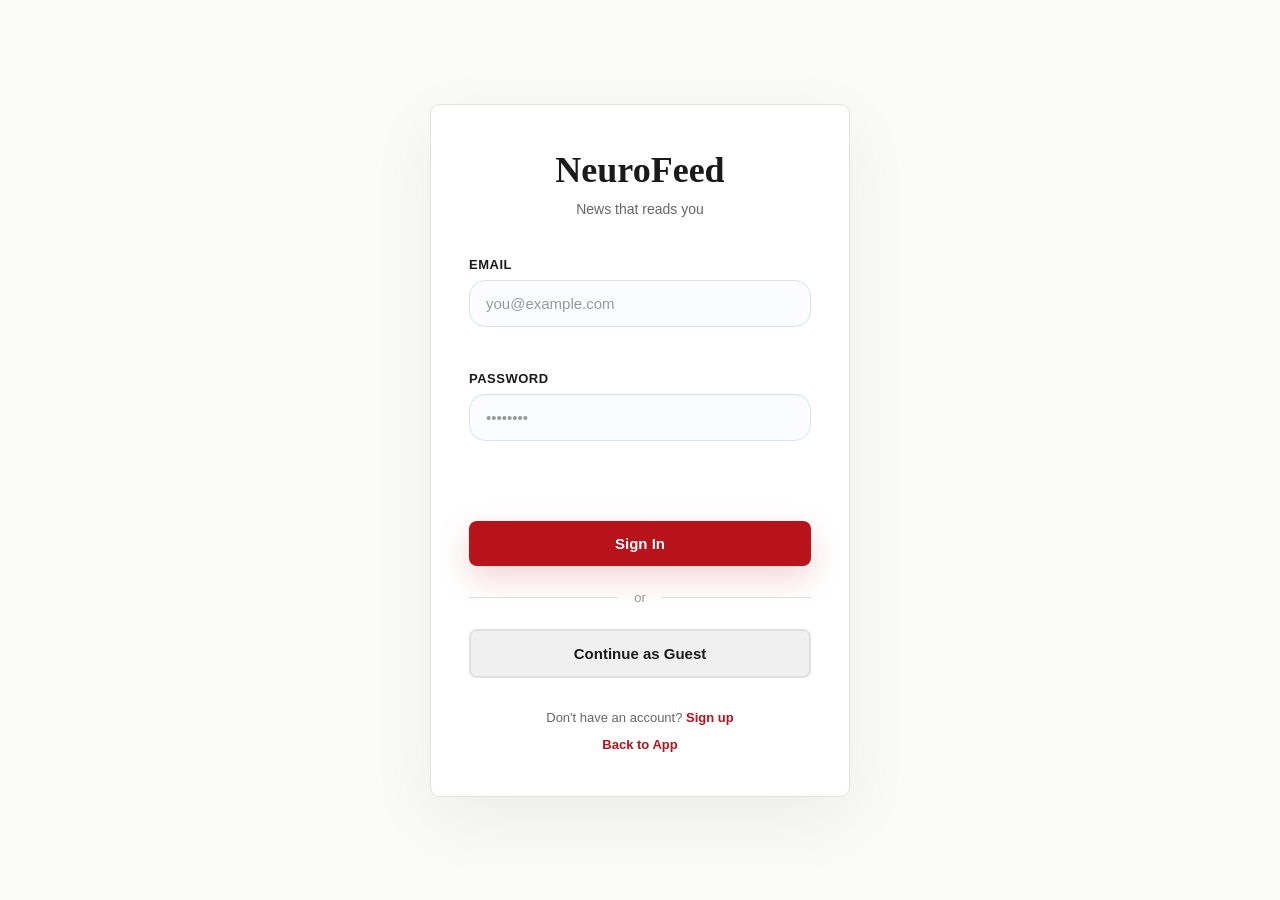
==== final/frontend/login.html @ 6054cb71 "Initial commit: NeuroFeed baseline after cleanup and UI redesign Baseline snapshot of the FastAPI + " ====
<!DOCTYPE html>
<html lang="en">
<head>
    <meta charset="UTF-8">
    <meta name="viewport" content="width=device-width, initial-scale=1.0">
    <title>Login - NeuroFeed</title>
    <link rel="stylesheet" href="auth.css">
</head>
<body>
    <div class="auth-container">
        <div class="auth-card">
            <!-- Logo/Title -->
            <div class="auth-header">
                <h1 class="logo">NeuroFeed</h1>
                <p class="tagline">News that reads you</p>
            </div>

            <!-- Login Form -->
            <form id="loginForm" class="auth-form">
                <div class="form-group">
                    <label for="email">Email</label>
                    <input 
                        type="email" 
                        id="email" 
                        name="email" 
                        placeholder="you@example.com"
                        required
                    >
                    <span class="error-message" id="emailError"></span>
                </div>

                <div class="form-group">
                    <label for="password">Password</label>
                    <input 
                        type="password" 
                        id="password" 
                        name="password" 
                        placeholder="••••••••"
                        required
                    >
                    <span class="error-message" id="passwordError"></span>
                </div>

                <!-- General Error Message -->
                <div class="error-message" id="generalError"></div>

                <!-- Loading State -->
                <button 
                    type="submit" 
                    id="loginBtn" 
                    class="btn btn-primary btn-large"
                >
                    <span class="btn-text">Sign In</span>
                    <span class="btn-loader"></span>
                </button>
            </form>

            <!-- Divider -->
            <div class="divider">
                <span>or</span>
            </div>

            <!-- Continue as Guest -->
            <button id="guestBtn" class="btn btn-secondary btn-large">
                Continue as Guest
            </button>

            <!-- Signup Link -->
            <div class="auth-footer">
                <p>Don't have an account? <a href="signup.html" class="link">Sign up</a></p>
                <p><a href="index.html" class="link">Back to App</a></p>
            </div>
        </div>

        <!-- Background Gradient -->
        <div class="gradient-bg"></div>
    </div>

    <script src="auth.js"></script>
    <script>
        // Login Form Handler
        document.getElementById('loginForm').addEventListener('submit', async (e) => {
            e.preventDefault();
            await handleLogin();
        });

        // Guest Button Handler
        document.getElementById('guestBtn').addEventListener('click', async () => {
            const guestId = 'guest_' + Math.random().toString(36).substr(2, 9);
            localStorage.setItem('userId', guestId);
            localStorage.setItem('isGuest', 'true');
            window.location.href = 'index.html';
        });

        async function handleLogin() {
            const email = document.getElementById('email').value.trim();
            const password = document.getElementById('password').value;
            const loginBtn = document.getElementById('loginBtn');
            const generalError = document.getElementById('generalError');

            // Clear previous errors
            clearErrors();

            // Validation
            if (!email) {
                document.getElementById('emailError').textContent = 'Email is required';
                return;
            }

            if (!isValidEmail(email)) {
                document.getElementById('emailError').textContent = 'Invalid email format';
                return;
            }

            if (!password || password.length < 6) {
                document.getElementById('passwordError').textContent = 'Password must be at least 6 characters';
                return;
            }

            // Show loading state
            setButtonLoading(loginBtn, true);

            try {
                const response = await fetch('/auth/login', {
                    method: 'POST',
                    headers: { 'Content-Type': 'application/json' },
                    body: JSON.stringify({ email, password })
                });

                const data = await response.json();

                if (response.ok) {
                    // Store auth token and user info
                    localStorage.setItem('userId', data.user_id);
                    localStorage.setItem('username', data.username);
                    localStorage.setItem('userEmail', data.email);
                    localStorage.setItem('token', data.token);
                    localStorage.removeItem('isGuest');
                    
                    // Redirect to app
                    window.location.href = 'index.html';
                } else {
                    generalError.textContent = data.detail || 'Login failed. Please try again.';
                }
            } catch (error) {
                generalError.textContent = 'Connection error. Please try again.';
                console.error('Login error:', error);
            } finally {
                setButtonLoading(loginBtn, false);
            }
        }

        function clearErrors() {
            document.getElementById('emailError').textContent = '';
            document.getElementById('passwordError').textContent = '';
            document.getElementById('generalError').textContent = '';
        }

        function isValidEmail(email) {
            return /^[^\s@]+@[^\s@]+\.[^\s@]+$/.test(email);
        }

        function setButtonLoading(btn, isLoading) {
            if (isLoading) {
                btn.disabled = true;
                btn.classList.add('loading');
            } else {
                btn.disabled = false;
                btn.classList.remove('loading');
            }
        }
    </script>
</body>
</html>
---- final/frontend/auth.css ----
/* ─────────────────────────────────────────────────────────────────── */
/* AUTHENTICATION PAGES - SHARED STYLES                                */
/* ─────────────────────────────────────────────────────────────────── */

* {
    margin: 0;
    padding: 0;
    box-sizing: border-box;
}

body {
    font-family: -apple-system, BlinkMacSystemFont, 'Segoe UI', 'Roboto', 'Oxygen',
        'Ubuntu', 'Cantarell', 'Fira Sans', 'Droid Sans', 'Helvetica Neue',
        sans-serif;
    -webkit-font-smoothing: antialiased;
    -moz-osx-font-smoothing: grayscale;
    background: #fafaf8;
    min-height: 100vh;
    display: flex;
    align-items: center;
    justify-content: center;
    padding: 20px;
}

/* ─── Container ─────────────────────────────────────────────────── */

.auth-container {
    position: relative;
    width: 100%;
    max-width: 420px;
    z-index: 10;
}

.gradient-bg {
    position: fixed;
    top: 0;
    left: 0;
    right: 0;
    bottom: 0;
    background: #fafaf8;
    z-index: -1;
}

/* ─── Card ──────────────────────────────────────────────────────── */

.auth-card {
    background: #fff;
    border: 1px solid #e3e1db;
    border-radius: 10px;
    padding: 44px 38px;
    box-shadow: 0 22px 70px rgba(0, 0, 0, 0.06);
    animation: slideUp 0.6s ease-out;
}

@keyframes slideUp {
    from {
        opacity: 0;
        transform: translateY(30px);
    }
    to {
        opacity: 1;
        transform: translateY(0);
    }
}

/* ─── Header ────────────────────────────────────────────────────── */

.auth-header {
    text-align: center;
    margin-bottom: 40px;
}

.logo {
    font-family: 'Source Serif 4', Georgia, 'Times New Roman', serif;
    font-size: 36px;
    font-weight: 700;
    color: #1a1a1a;
    margin-bottom: 10px;
}

.tagline {
    font-size: 14px;
    color: #666;
    font-weight: 500;
}

/* ─── Form ──────────────────────────────────────────────────────── */

.auth-form {
    display: flex;
    flex-direction: column;
    gap: 20px;
}

.form-group {
    display: flex;
    flex-direction: column;
    gap: 8px;
}

.form-group label {
    font-size: 13px;
    font-weight: 600;
    color: #1a1a1a;
    text-transform: uppercase;
    letter-spacing: 0.5px;
}

.form-group input {
    padding: 14px 16px;
    border: 1px solid #d6e0f2;
    border-radius: 16px;
    font-size: 15px;
    font-family: inherit;
    transition: border-color 0.3s ease, box-shadow 0.3s ease;
    background-color: #fbfcff;
}

.form-group input:focus {
    outline: none;
    border-color: #b8121a;
    background-color: #fff;
    box-shadow: 0 0 0 3px rgba(184, 18, 26, 0.1);
}

.form-group input::placeholder {
    color: #999;
}

.password-requirements {
    display: flex;
    flex-direction: column;
    gap: 4px;
    margin-top: -4px;
}

.password-requirements small {
    font-size: 12px;
    color: #999;
}

/* ─── Error Messages ────────────────────────────────────────────── */

.error-message {
    font-size: 12px;
    color: #e74c3c;
    font-weight: 500;
    min-height: 16px;
}

/* ─── Buttons ────────────────────────────────────────────────────── */

.btn {
    padding: 12px 24px;
    border: none;
    border-radius: 8px;
    font-size: 14px;
    font-weight: 600;
    cursor: pointer;
    transition: all 0.3s ease;
    display: flex;
    align-items: center;
    justify-content: center;
    gap: 8px;
    position: relative;
    text-decoration: none;
    text-align: center;
}

.btn-large {
    width: 100%;
    padding: 14px 24px;
    font-size: 15px;
}

.btn-primary {
    background: #b8121a;
    color: white;
    box-shadow: 0 12px 32px rgba(184, 18, 26, 0.18);
}

.btn-primary:hover:not(:disabled) {
    transform: translateY(-2px);
    box-shadow: 0 18px 38px rgba(184, 18, 26, 0.22);
}

.btn-primary:active:not(:disabled) {
    transform: translateY(0);
}

.btn-secondary {
    background-color: #f0f0f0;
    color: #1a1a1a;
    border: 2px solid #e0e0e0;
}

.btn-secondary:hover:not(:disabled) {
    background-color: #e8e8e8;
    border-color: #d0d0d0;
}

.btn:disabled {
    opacity: 0.7;
    cursor: not-allowed;
}

/* ─── Loading State ────────────────────────────────────────────── */

.btn-loader {
    display: none;
    width: 16px;
    height: 16px;
    border: 2px solid rgba(255, 255, 255, 0.3);
    border-top-color: white;
    border-radius: 50%;
    animation: spin 0.8s linear infinite;
}

.btn.loading .btn-loader {
    display: block;
}

.btn.loading .btn-text {
    visibility: hidden;
    width: 0;
    margin: 0;
}

@keyframes spin {
    to {
        transform: rotate(360deg);
    }
}

/* ─── Divider ────────────────────────────────────────────────────── */

.divider {
    display: flex;
    align-items: center;
    gap: 16px;
    margin: 24px 0;
    color: #ccc;
}

.divider::before,
.divider::after {
    content: '';
    flex: 1;
    height: 1px;
    background-color: #e0e0e0;
}

.divider span {
    font-size: 13px;
    color: #999;
    font-weight: 500;
}

/* ─── Footer ────────────────────────────────────────────────────── */

.auth-footer {
    text-align: center;
    margin-top: 32px;
    display: flex;
    flex-direction: column;
    gap: 12px;
}

.auth-footer p {
    font-size: 13px;
    color: #666;
}

.link {
    color: #b8121a;
    text-decoration: none;
    font-weight: 600;
    transition: all 0.3s ease;
}

.link:hover {
    color: #8a0e14;
    text-decoration: underline;
}

/* ─── Responsive Design ────────────────────────────────────────── */

@media (max-width: 480px) {
    .auth-card {
        padding: 32px 24px;
    }

    .auth-header {
        margin-bottom: 32px;
    }

    .logo {
        font-size: 28px;
    }

    .auth-form {
        gap: 16px;
    }

    .form-group input {
        padding: 10px 14px;
        font-size: 16px;
    }

    .btn-large {
        padding: 12px 20px;
        font-size: 14px;
    }
}

/* ─── Dark Mode Support ────────────────────────────────────────── */

@media (prefers-color-scheme: dark) {
    body {
        background: linear-gradient(135deg, #1a1a2e 0%, #16213e 100%);
    }

    .auth-card {
        background: rgba(30, 30, 40, 0.95);
    }

    .logo {
        color: #fff;
    }

    .tagline,
    .auth-footer p,
    .form-group label {
        color: #b0b0b0;
    }

    .form-group input {
        background-color: #2a2a3a;
        border-color: #3a3a4a;
        color: #fff;
    }

    .form-group input:focus {
        border-color: #667eea;
        background-color: #333;
        box-shadow: 0 0 0 3px rgba(102, 126, 234, 0.2);
    }

    .form-group input::placeholder {
        color: #666;
    }

    .btn-secondary {
        background-color: #2a2a3a;
        color: #fff;
        border-color: #3a3a4a;
    }

    .btn-secondary:hover:not(:disabled) {
        background-color: #333;
        border-color: #444;
    }
}
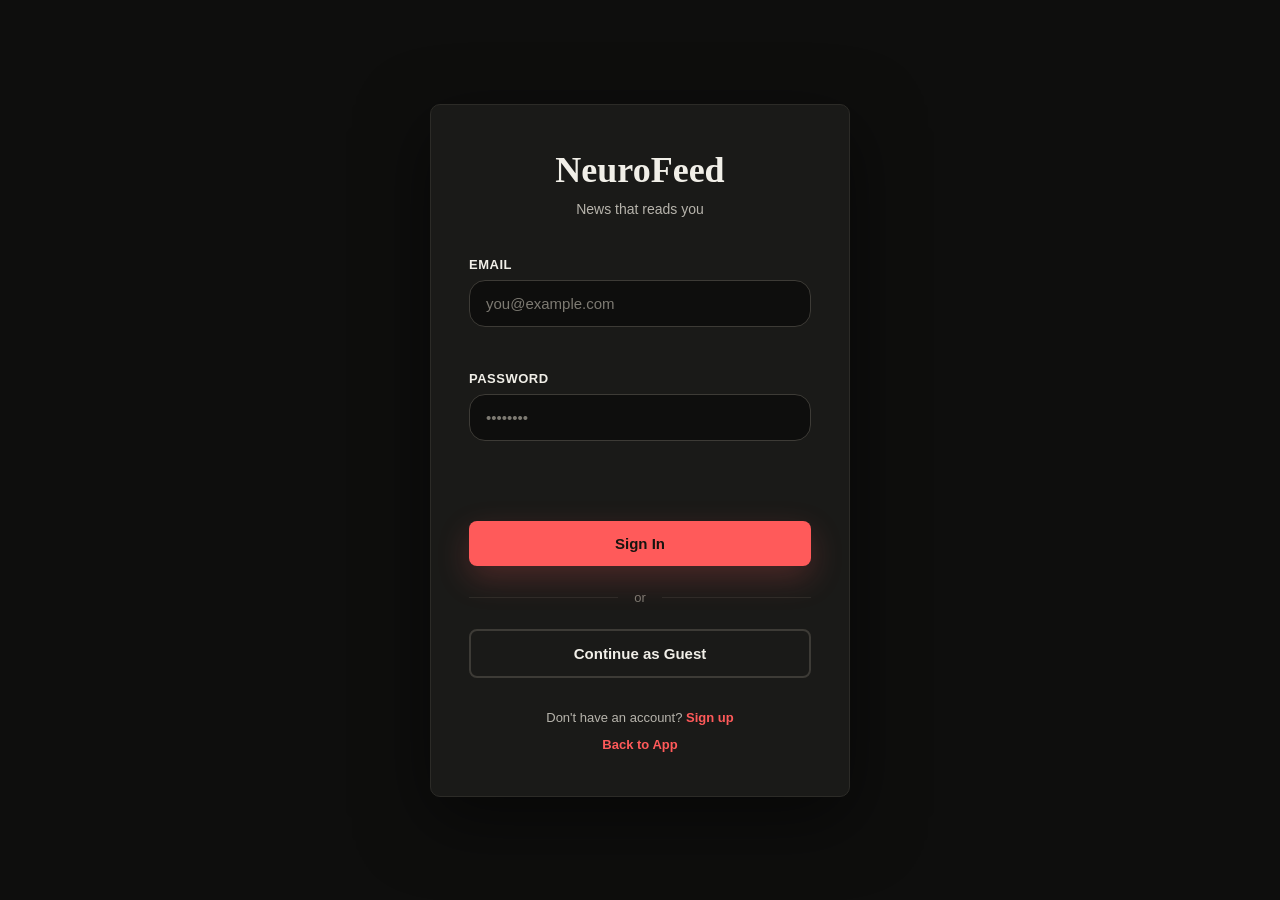
==== commit 7977a858: "Fix dead feedback buttons, cut perceived latency, dark theme, animation The "Not interested / Useful" ====
--- a/final/frontend/login.html
+++ b/final/frontend/login.html
@@ -3,6 +3,7 @@
 <head>
     <meta charset="UTF-8">
     <meta name="viewport" content="width=device-width, initial-scale=1.0">
+    <meta name="theme-color" content="#0e0e0d">
     <title>Login - NeuroFeed</title>
     <link rel="stylesheet" href="auth.css">
 </head>
@@ -76,99 +77,8 @@
         <div class="gradient-bg"></div>
     </div>
 
+    <script src="config.js"></script>
     <script src="auth.js"></script>
-    <script>
-        // Login Form Handler
-        document.getElementById('loginForm').addEventListener('submit', async (e) => {
-            e.preventDefault();
-            await handleLogin();
-        });
-
-        // Guest Button Handler
-        document.getElementById('guestBtn').addEventListener('click', async () => {
-            const guestId = 'guest_' + Math.random().toString(36).substr(2, 9);
-            localStorage.setItem('userId', guestId);
-            localStorage.setItem('isGuest', 'true');
-            window.location.href = 'index.html';
-        });
-
-        async function handleLogin() {
-            const email = document.getElementById('email').value.trim();
-            const password = document.getElementById('password').value;
-            const loginBtn = document.getElementById('loginBtn');
-            const generalError = document.getElementById('generalError');
-
-            // Clear previous errors
-            clearErrors();
-
-            // Validation
-            if (!email) {
-                document.getElementById('emailError').textContent = 'Email is required';
-                return;
-            }
-
-            if (!isValidEmail(email)) {
-                document.getElementById('emailError').textContent = 'Invalid email format';
-                return;
-            }
-
-            if (!password || password.length < 6) {
-                document.getElementById('passwordError').textContent = 'Password must be at least 6 characters';
-                return;
-            }
-
-            // Show loading state
-            setButtonLoading(loginBtn, true);
-
-            try {
-                const response = await fetch('/auth/login', {
-                    method: 'POST',
-                    headers: { 'Content-Type': 'application/json' },
-                    body: JSON.stringify({ email, password })
-                });
-
-                const data = await response.json();
-
-                if (response.ok) {
-                    // Store auth token and user info
-                    localStorage.setItem('userId', data.user_id);
-                    localStorage.setItem('username', data.username);
-                    localStorage.setItem('userEmail', data.email);
-                    localStorage.setItem('token', data.token);
-                    localStorage.removeItem('isGuest');
-                    
-                    // Redirect to app
-                    window.location.href = 'index.html';
-                } else {
-                    generalError.textContent = data.detail || 'Login failed. Please try again.';
-                }
-            } catch (error) {
-                generalError.textContent = 'Connection error. Please try again.';
-                console.error('Login error:', error);
-            } finally {
-                setButtonLoading(loginBtn, false);
-            }
-        }
-
-        function clearErrors() {
-            document.getElementById('emailError').textContent = '';
-            document.getElementById('passwordError').textContent = '';
-            document.getElementById('generalError').textContent = '';
-        }
-
-        function isValidEmail(email) {
-            return /^[^\s@]+@[^\s@]+\.[^\s@]+$/.test(email);
-        }
-
-        function setButtonLoading(btn, isLoading) {
-            if (isLoading) {
-                btn.disabled = true;
-                btn.classList.add('loading');
-            } else {
-                btn.disabled = false;
-                btn.classList.remove('loading');
-            }
-        }
-    </script>
+    <script src="login.js"></script>
 </body>
 </html>
--- a/final/frontend/auth.css
+++ b/final/frontend/auth.css
@@ -14,7 +14,7 @@
         sans-serif;
     -webkit-font-smoothing: antialiased;
     -moz-osx-font-smoothing: grayscale;
-    background: #fafaf8;
+    background: #0e0e0d;
     min-height: 100vh;
     display: flex;
     align-items: center;
@@ -37,18 +37,18 @@
     left: 0;
     right: 0;
     bottom: 0;
-    background: #fafaf8;
+    background: #0e0e0d;
     z-index: -1;
 }
 
 /* ─── Card ──────────────────────────────────────────────────────── */
 
 .auth-card {
-    background: #fff;
-    border: 1px solid #e3e1db;
+    background: #1a1a18;
+    border: 1px solid #2c2b27;
     border-radius: 10px;
     padding: 44px 38px;
-    box-shadow: 0 22px 70px rgba(0, 0, 0, 0.06);
+    box-shadow: 0 22px 70px rgba(0, 0, 0, 0.5);
     animation: slideUp 0.6s ease-out;
 }
 
@@ -74,13 +74,13 @@
     font-family: 'Source Serif 4', Georgia, 'Times New Roman', serif;
     font-size: 36px;
     font-weight: 700;
-    color: #1a1a1a;
+    color: #f1efe8;
     margin-bottom: 10px;
 }
 
 .tagline {
     font-size: 14px;
-    color: #666;
+    color: #b7b4ac;
     font-weight: 500;
 }
 
@@ -101,30 +101,31 @@
 .form-group label {
     font-size: 13px;
     font-weight: 600;
-    color: #1a1a1a;
+    color: #f1efe8;
     text-transform: uppercase;
     letter-spacing: 0.5px;
 }
 
 .form-group input {
     padding: 14px 16px;
-    border: 1px solid #d6e0f2;
+    border: 1px solid #3d3b36;
     border-radius: 16px;
     font-size: 15px;
     font-family: inherit;
     transition: border-color 0.3s ease, box-shadow 0.3s ease;
-    background-color: #fbfcff;
+    background-color: #0e0e0d;
+    color: #f1efe8;
 }
 
 .form-group input:focus {
     outline: none;
-    border-color: #b8121a;
-    background-color: #fff;
-    box-shadow: 0 0 0 3px rgba(184, 18, 26, 0.1);
+    border-color: #ff5a5a;
+    background-color: #161615;
+    box-shadow: 0 0 0 3px rgba(255, 90, 90, 0.15);
 }
 
 .form-group input::placeholder {
-    color: #999;
+    color: #7d7a72;
 }
 
 .password-requirements {
@@ -136,7 +137,7 @@
 
 .password-requirements small {
     font-size: 12px;
-    color: #999;
+    color: #7d7a72;
 }
 
 /* ─── Error Messages ────────────────────────────────────────────── */
@@ -174,14 +175,14 @@
 }
 
 .btn-primary {
-    background: #b8121a;
-    color: white;
-    box-shadow: 0 12px 32px rgba(184, 18, 26, 0.18);
+    background: #ff5a5a;
+    color: #17140f;
+    box-shadow: 0 12px 32px rgba(255, 90, 90, 0.22);
 }
 
 .btn-primary:hover:not(:disabled) {
     transform: translateY(-2px);
-    box-shadow: 0 18px 38px rgba(184, 18, 26, 0.22);
+    box-shadow: 0 18px 38px rgba(255, 90, 90, 0.3);
 }
 
 .btn-primary:active:not(:disabled) {
@@ -189,14 +190,14 @@
 }
 
 .btn-secondary {
-    background-color: #f0f0f0;
-    color: #1a1a1a;
-    border: 2px solid #e0e0e0;
+    background-color: #1a1a18;
+    color: #f1efe8;
+    border: 2px solid #3d3b36;
 }
 
 .btn-secondary:hover:not(:disabled) {
-    background-color: #e8e8e8;
-    border-color: #d0d0d0;
+    background-color: #232320;
+    border-color: #4a4842;
 }
 
 .btn:disabled {
@@ -239,7 +240,7 @@
     align-items: center;
     gap: 16px;
     margin: 24px 0;
-    color: #ccc;
+    color: #7d7a72;
 }
 
 .divider::before,
@@ -247,12 +248,12 @@
     content: '';
     flex: 1;
     height: 1px;
-    background-color: #e0e0e0;
+    background-color: #2c2b27;
 }
 
 .divider span {
     font-size: 13px;
-    color: #999;
+    color: #7d7a72;
     font-weight: 500;
 }
 
@@ -268,18 +269,18 @@
 
 .auth-footer p {
     font-size: 13px;
-    color: #666;
+    color: #b7b4ac;
 }
 
 .link {
-    color: #b8121a;
+    color: #ff5a5a;
     text-decoration: none;
     font-weight: 600;
     transition: all 0.3s ease;
 }
 
 .link:hover {
-    color: #8a0e14;
+    color: #ff8080;
     text-decoration: underline;
 }
 
@@ -312,52 +313,3 @@
         font-size: 14px;
     }
 }
-
-/* ─── Dark Mode Support ────────────────────────────────────────── */
-
-@media (prefers-color-scheme: dark) {
-    body {
-        background: linear-gradient(135deg, #1a1a2e 0%, #16213e 100%);
-    }
-
-    .auth-card {
-        background: rgba(30, 30, 40, 0.95);
-    }
-
-    .logo {
-        color: #fff;
-    }
-
-    .tagline,
-    .auth-footer p,
-    .form-group label {
-        color: #b0b0b0;
-    }
-
-    .form-group input {
-        background-color: #2a2a3a;
-        border-color: #3a3a4a;
-        color: #fff;
-    }
-
-    .form-group input:focus {
-        border-color: #667eea;
-        background-color: #333;
-        box-shadow: 0 0 0 3px rgba(102, 126, 234, 0.2);
-    }
-
-    .form-group input::placeholder {
-        color: #666;
-    }
-
-    .btn-secondary {
-        background-color: #2a2a3a;
-        color: #fff;
-        border-color: #3a3a4a;
-    }
-
-    .btn-secondary:hover:not(:disabled) {
-        background-color: #333;
-        border-color: #444;
-    }
-}
